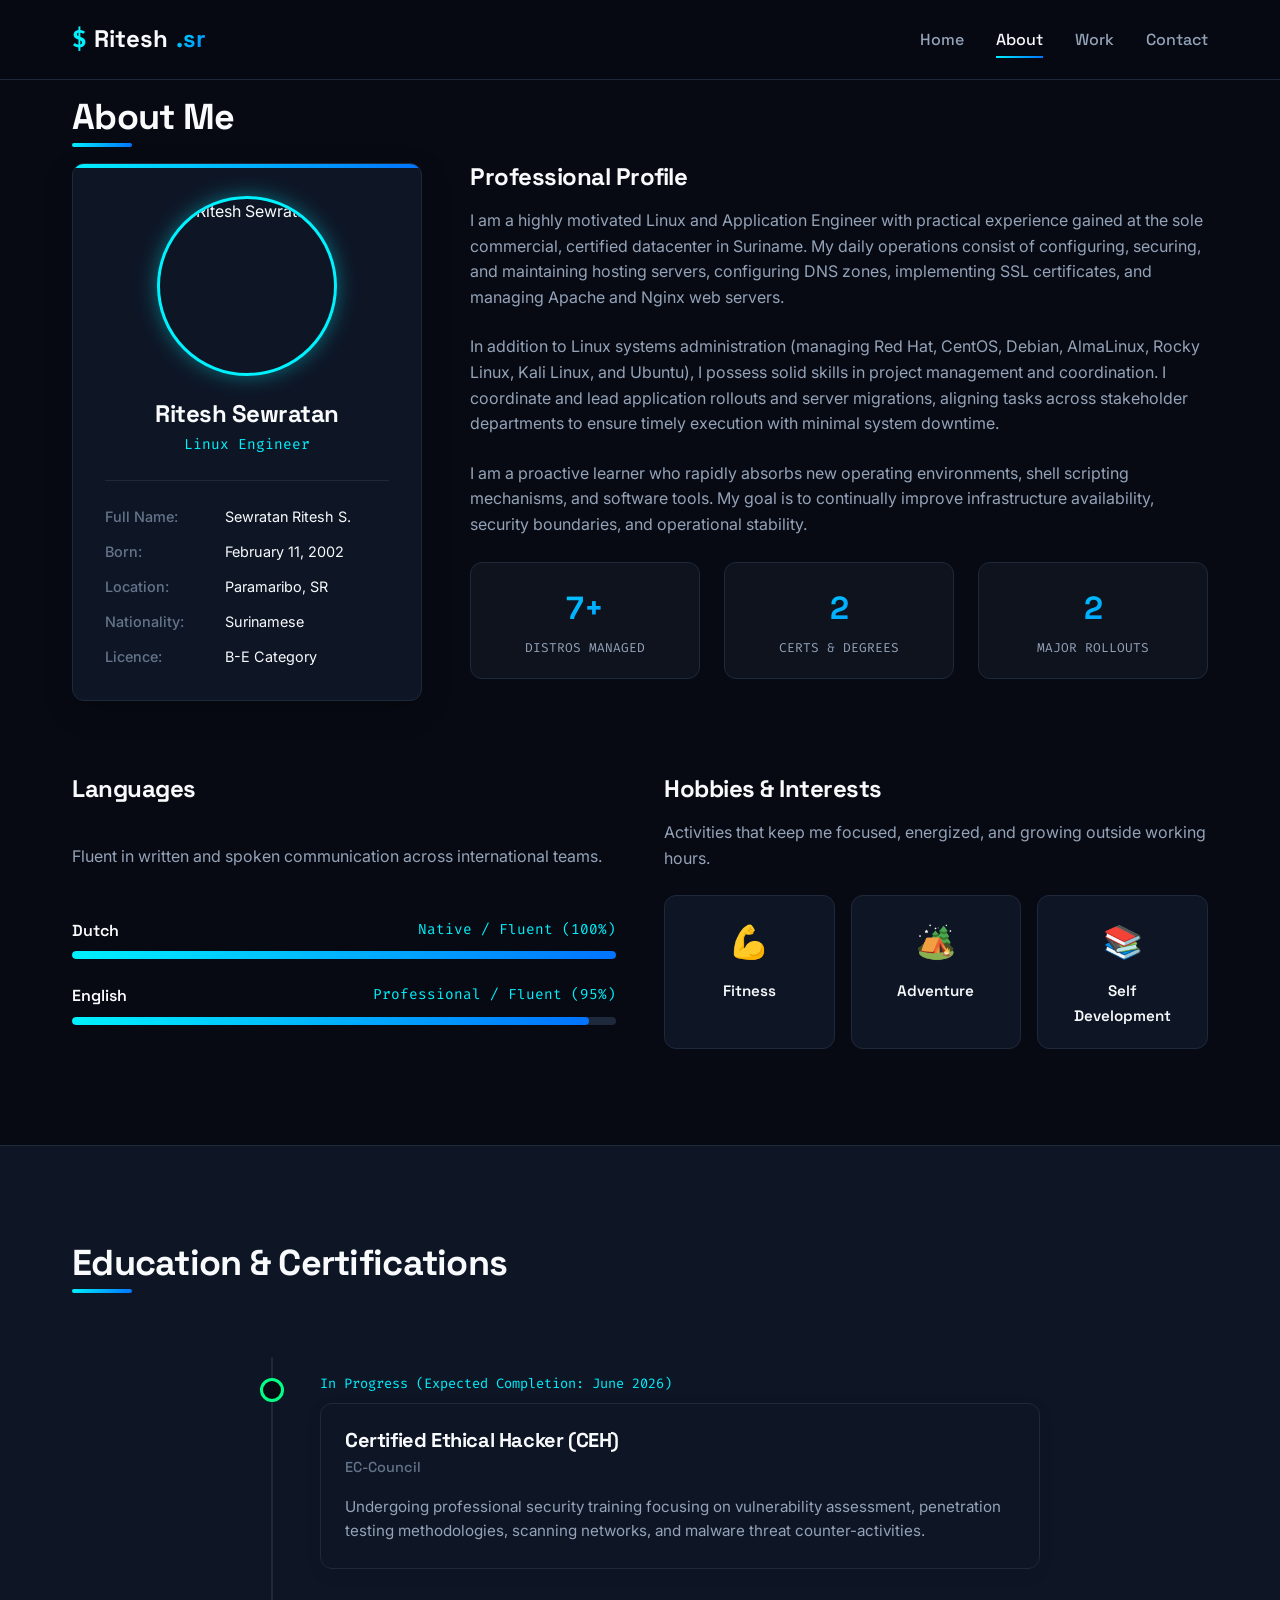
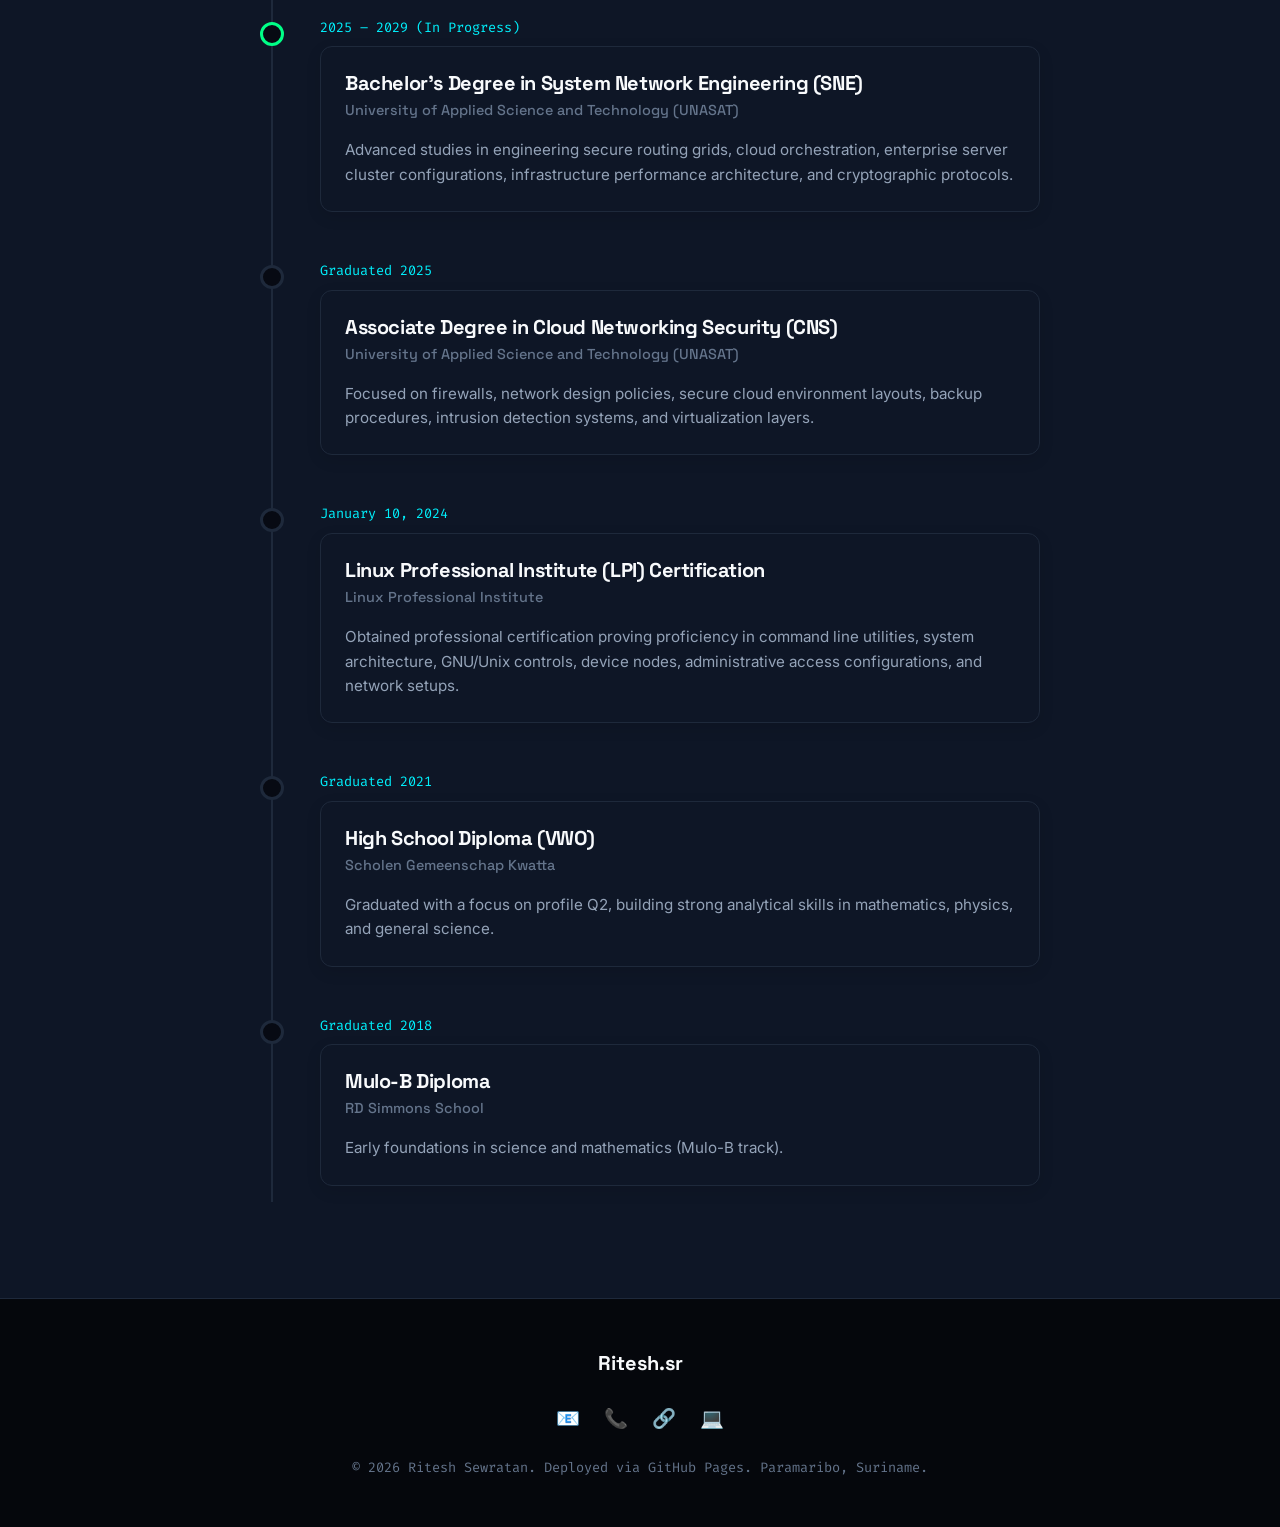
==== about.html @ e4416cd2 "Add files via upload" ====
<!DOCTYPE html>
<html lang="en">
<head>
  <meta charset="UTF-8">
  <meta name="viewport" content="width=device-width, initial-scale=1.0">
  <meta name="description" content="Learn more about Ritesh Sewratan, Linux & Application Engineer. Education timeline, certifications (LPI, CEH), academic background at UNASAT, and interests.">
  <title>About Me | Ritesh Sewratan</title>
  <link rel="stylesheet" href="./css/main.css">
  <link rel="stylesheet" href="./css/about.css">
  <script src="./js/main.js" defer></script>
  <script src="./js/about.js" defer></script>
</head>
<body>

  <!-- Global Header -->
  <header class="header" id="global-header">
    <div class="container">
      <a href="./index.html" class="logo" id="logo-link">Ritesh<span>.sr</span></a>
      <nav class="navbar" id="main-nav">
        <ul class="nav-links" id="nav-links-list">
          <li><a href="./index.html" class="nav-link" id="nav-home">Home</a></li>
          <li><a href="./about.html" class="nav-link active" id="nav-about">About</a></li>
          <li><a href="./work.html" class="nav-link" id="nav-work">Work</a></li>
          <li><a href="./contact.html" class="nav-link" id="nav-contact">Contact</a></li>
        </ul>
        <button class="mobile-toggle" aria-label="Toggle Menu" id="mobile-menu-btn">
          <span></span>
          <span></span>
          <span></span>
        </button>
      </nav>
    </div>
  </header>

  <!-- About Section -->
  <section class="section" id="about-intro">
    <div class="container">
      <h2 id="about-heading">About Me</h2>
      
      <div class="profile-section" id="profile-grid">
        <!-- Profile Card -->
        <div class="profile-card" id="profile-sidebar">
          <div class="profile-img-container" id="profile-img-frame">
            <img src="./img/profile-ritesh.png" alt="Ritesh Sewratan" id="profile-avatar">
          </div>
          <h3 id="profile-name">Ritesh Sewratan</h3>
          <div class="profile-title" id="profile-role">Linux Engineer</div>
          
          <ul class="profile-details-list" id="profile-details-list">
            <li class="profile-details-item">
              <span class="profile-details-label">Full Name:</span>
              <span class="profile-details-val">Sewratan Ritesh S.</span>
            </li>
            <li class="profile-details-item">
              <span class="profile-details-label">Born:</span>
              <span class="profile-details-val">February 11, 2002</span>
            </li>
            <li class="profile-details-item">
              <span class="profile-details-label">Location:</span>
              <span class="profile-details-val">Paramaribo, SR</span>
            </li>
            <li class="profile-details-item">
              <span class="profile-details-label">Nationality:</span>
              <span class="profile-details-val">Surinamese</span>
            </li>
            <li class="profile-details-item">
              <span class="profile-details-label">Licence:</span>
              <span class="profile-details-val">B-E Category</span>
            </li>
          </ul>
        </div>

        <!-- Biography and Stats -->
        <div class="profile-bio" id="profile-biography">
          <h3>Professional Profile</h3>
          <p>
            I am a highly motivated Linux and Application Engineer with practical experience gained at the sole commercial, certified datacenter in Suriname. My daily operations consist of configuring, securing, and maintaining hosting servers, configuring DNS zones, implementing SSL certificates, and managing Apache and Nginx web servers.
          </p>
          <p>
            In addition to Linux systems administration (managing Red Hat, CentOS, Debian, AlmaLinux, Rocky Linux, Kali Linux, and Ubuntu), I possess solid skills in project management and coordination. I coordinate and lead application rollouts and server migrations, aligning tasks across stakeholder departments to ensure timely execution with minimal system downtime.
          </p>
          <p>
            I am a proactive learner who rapidly absorbs new operating environments, shell scripting mechanisms, and software tools. My goal is to continually improve infrastructure availability, security boundaries, and operational stability.
          </p>

          <!-- Quick Metrics Grid -->
          <div class="bio-stats" id="bio-stats-grid">
            <div class="bio-stat-card" id="stat-linux">
              <div class="bio-stat-num">7+</div>
              <div class="bio-stat-label">Distros Managed</div>
            </div>
            <div class="bio-stat-card" id="stat-certs">
              <div class="bio-stat-num">2</div>
              <div class="bio-stat-label">Certs & Degrees</div>
            </div>
            <div class="bio-stat-card" id="stat-projects">
              <div class="bio-stat-num">2</div>
              <div class="bio-stat-label">Major Rollouts</div>
            </div>
          </div>
        </div>
      </div>

      <!-- Languages and Hobbies Row -->
      <div class="about-extra-grid" id="about-extracurricular">
        <!-- Languages column -->
        <div class="languages-container" id="languages-box">
          <h3>Languages</h3>
          <p>Fluent in written and spoken communication across international teams.</p>
          
          <div class="language-item" id="lang-dutch">
            <div class="language-info">
              <span class="language-name">Dutch</span>
              <span class="language-level">Native / Fluent (100%)</span>
            </div>
            <div class="progress-bar-bg">
              <div class="progress-bar-fill" data-width="100%" id="bar-dutch"></div>
            </div>
          </div>

          <div class="language-item" id="lang-english">
            <div class="language-info">
              <span class="language-name">English</span>
              <span class="language-level">Professional / Fluent (95%)</span>
            </div>
            <div class="progress-bar-bg">
              <div class="progress-bar-fill" data-width="95%" id="bar-english"></div>
            </div>
          </div>
        </div>

        <!-- Hobbies column -->
        <div id="hobbies-box">
          <h3>Hobbies & Interests</h3>
          <p>Activities that keep me focused, energized, and growing outside working hours.</p>
          <div class="hobbies-grid" id="hobbies-list">
            <div class="hobby-card" id="hobby-fitness">
              <span class="hobby-icon">💪</span>
              <div class="hobby-title">Fitness</div>
            </div>
            <div class="hobby-card" id="hobby-explore">
              <span class="hobby-icon">🏕️</span>
              <div class="hobby-title">Adventure</div>
            </div>
            <div class="hobby-card" id="hobby-growth">
              <span class="hobby-icon">📚</span>
              <div class="hobby-title">Self Development</div>
            </div>
          </div>
        </div>
      </div>
    </div>
  </section>

  <!-- Education Section -->
  <section class="section" id="education">
    <div class="container">
      <h2>Education & Certifications</h2>
      
      <div class="timeline-container" id="education-timeline">
        
        <!-- CEH Certification -->
        <div class="timeline-item fade-in-up" id="edu-ceh">
          <div class="timeline-dot in-progress"></div>
          <span class="timeline-date">In Progress (Expected Completion: June 2026)</span>
          <div class="timeline-content">
            <h3>Certified Ethical Hacker (CEH)</h3>
            <div class="timeline-subtitle">EC-Council</div>
            <p>Undergoing professional security training focusing on vulnerability assessment, penetration testing methodologies, scanning networks, and malware threat counter-activities.</p>
          </div>
        </div>

        <!-- UNASAT Bachelor -->
        <div class="timeline-item fade-in-up" id="edu-unasat-bachelor">
          <div class="timeline-dot in-progress"></div>
          <span class="timeline-date">2025 – 2029 (In Progress)</span>
          <div class="timeline-content">
            <h3>Bachelor's Degree in System Network Engineering (SNE)</h3>
            <div class="timeline-subtitle">University of Applied Science and Technology (UNASAT)</div>
            <p>Advanced studies in engineering secure routing grids, cloud orchestration, enterprise server cluster configurations, infrastructure performance architecture, and cryptographic protocols.</p>
          </div>
        </div>

        <!-- UNASAT Associate -->
        <div class="timeline-item fade-in-up" id="edu-unasat-associate">
          <div class="timeline-dot"></div>
          <span class="timeline-date">Graduated 2025</span>
          <div class="timeline-content">
            <h3>Associate Degree in Cloud Networking Security (CNS)</h3>
            <div class="timeline-subtitle">University of Applied Science and Technology (UNASAT)</div>
            <p>Focused on firewalls, network design policies, secure cloud environment layouts, backup procedures, intrusion detection systems, and virtualization layers.</p>
          </div>
        </div>

        <!-- LPI Certificate -->
        <div class="timeline-item fade-in-up" id="edu-lpi">
          <div class="timeline-dot"></div>
          <span class="timeline-date">January 10, 2024</span>
          <div class="timeline-content">
            <h3>Linux Professional Institute (LPI) Certification</h3>
            <div class="timeline-subtitle">Linux Professional Institute</div>
            <p>Obtained professional certification proving proficiency in command line utilities, system architecture, GNU/Unix controls, device nodes, administrative access configurations, and network setups.</p>
          </div>
        </div>

        <!-- SG Kwatta VWO -->
        <div class="timeline-item fade-in-up" id="edu-vwo">
          <div class="timeline-dot"></div>
          <span class="timeline-date">Graduated 2021</span>
          <div class="timeline-content">
            <h3>High School Diploma (VWO)</h3>
            <div class="timeline-subtitle">Scholen Gemeenschap Kwatta</div>
            <p>Graduated with a focus on profile Q2, building strong analytical skills in mathematics, physics, and general science.</p>
          </div>
        </div>

        <!-- RD Simmons Mulo-B -->
        <div class="timeline-item fade-in-up" id="edu-mulo">
          <div class="timeline-dot"></div>
          <span class="timeline-date">Graduated 2018</span>
          <div class="timeline-content">
            <h3>Mulo-B Diploma</h3>
            <div class="timeline-subtitle">RD Simmons School</div>
            <p>Early foundations in science and mathematics (Mulo-B track).</p>
          </div>
        </div>

      </div>
    </div>
  </section>

  <!-- Global Footer -->
  <footer class="footer" id="global-footer">
    <div class="container footer-content">
      <div class="footer-logo" id="footer-logo-brand">Ritesh<span>.sr</span></div>
      <div class="footer-socials" id="footer-socials-list">
        <a href="mailto:sewratanritesh6@gmail.com" class="footer-social-link" title="Email" id="footer-email-link">📧</a>
        <a href="tel:+5978805892" class="footer-social-link" title="Phone" id="footer-phone-link">📞</a>
        <a href="#" class="footer-social-link" title="LinkedIn" id="footer-linkedin-link">🔗</a>
        <a href="#" class="footer-social-link" title="GitHub" id="footer-github-link">💻</a>
      </div>
      <div class="footer-copy" id="footer-copyright-text">
        &copy; 2026 Ritesh Sewratan. Deployed via GitHub Pages. Paramaribo, Suriname.
      </div>
    </div>
  </footer>

</body>
</html>
---- css/main.css ----
@import url('https://fonts.googleapis.com/css2?family=Fira+Code:wght@400;500;600;700&family=Inter:wght@300;400;500;600;700&family=Space+Grotesk:wght@400;500;600;700&display=swap');

:root {
  /* Color Palette */
  --bg-dark: #070a13;
  --bg-card: #0e1626;
  --bg-terminal: #05070c;
  --border-color: #1e293b;
  --border-glow: rgba(0, 242, 254, 0.15);
  
  --text-primary: #f8fafc;
  --text-secondary: #94a3b8;
  --text-muted: #64748b;
  
  --primary: #00f2fe;
  --primary-glow: rgba(0, 242, 254, 0.4);
  --secondary: #0072ff;
  --secondary-glow: rgba(0, 114, 255, 0.4);
  --accent-green: #00ff87;
  --accent-green-glow: rgba(0, 255, 135, 0.3);
  
  --gradient-cyber: linear-gradient(135deg, var(--primary) 0%, var(--secondary) 100%);
  --gradient-dark: linear-gradient(180deg, #0e1626 0%, #070a13 100%);
  
  /* Fonts */
  --font-sans: 'Inter', -apple-system, BlinkMacSystemFont, "Segoe UI", Roboto, sans-serif;
  --font-heading: 'Space Grotesk', var(--font-sans);
  --font-mono: 'Fira Code', monospace;
  
  /* Layout */
  --container-width: 1200px;
  --header-height: 80px;
  --border-radius: 12px;
  --transition-smooth: all 0.3s cubic-bezier(0.4, 0, 0.2, 1);
}

/* Base Reset */
*, *::before, *::after {
  box-sizing: border-box;
  margin: 0;
  padding: 0;
}

html {
  scroll-behavior: smooth;
  font-size: 16px;
}

body {
  background-color: var(--bg-dark);
  color: var(--text-primary);
  font-family: var(--font-sans);
  line-height: 1.6;
  overflow-x: hidden;
}

/* Scrollbar Customization */
::-webkit-scrollbar {
  width: 8px;
  height: 8px;
}

::-webkit-scrollbar-track {
  background: var(--bg-dark);
}

::-webkit-scrollbar-thumb {
  background: var(--border-color);
  border-radius: 4px;
}

::-webkit-scrollbar-thumb:hover {
  background: var(--primary);
}

/* Typography */
h1, h2, h3, h4, h5, h6 {
  font-family: var(--font-heading);
  font-weight: 700;
  line-height: 1.2;
  letter-spacing: -0.02em;
}

h1 {
  font-size: 3rem;
  margin-bottom: 1rem;
}

h2 {
  font-size: 2.25rem;
  margin-bottom: 1.5rem;
  position: relative;
  display: inline-block;
}

h2::after {
  content: '';
  position: absolute;
  left: 0;
  bottom: -8px;
  width: 60px;
  height: 4px;
  background: var(--gradient-cyber);
  border-radius: 2px;
}

h3 {
  font-size: 1.5rem;
  margin-bottom: 1rem;
}

p {
  color: var(--text-secondary);
  margin-bottom: 1.5rem;
}

a {
  color: var(--primary);
  text-decoration: none;
  transition: var(--transition-smooth);
}

a:hover {
  color: var(--text-primary);
}

ul {
  list-style: none;
}

/* Layout Utilities */
.container {
  max-width: var(--container-width);
  margin: 0 auto;
  padding: 0 2rem;
  width: 100%;
}

.section {
  padding: 6rem 0;
}

.grid-2 {
  display: grid;
  grid-template-columns: repeat(2, 1fr);
  gap: 3rem;
  align-items: center;
}

/* Global Header styling */
.header {
  position: fixed;
  top: 0;
  left: 0;
  width: 100%;
  height: var(--header-height);
  background-color: rgba(7, 10, 19, 0.85);
  backdrop-filter: blur(12px);
  -webkit-backdrop-filter: blur(12px);
  border-bottom: 1px solid var(--border-color);
  z-index: 1000;
  display: flex;
  align-items: center;
  transition: var(--transition-smooth);
}

.header.scrolled {
  height: 70px;
  box-shadow: 0 10px 30px rgba(0, 0, 0, 0.3);
}

.header .container {
  display: flex;
  justify-content: space-between;
  align-items: center;
}

.logo {
  font-family: var(--font-heading);
  font-size: 1.5rem;
  font-weight: 700;
  color: var(--text-primary);
  display: flex;
  align-items: center;
  gap: 0.5rem;
}

.logo span {
  background: var(--gradient-cyber);
  -webkit-background-clip: text;
  -webkit-text-fill-color: transparent;
}

.logo::before {
  content: '$ ';
  font-family: var(--font-mono);
  color: var(--primary);
}

.navbar {
  display: flex;
  align-items: center;
  gap: 2rem;
}

.nav-links {
  display: flex;
  gap: 2rem;
}

.nav-link {
  font-family: var(--font-heading);
  font-weight: 500;
  color: var(--text-secondary);
  position: relative;
  padding: 0.5rem 0;
}

.nav-link::after {
  content: '';
  position: absolute;
  left: 0;
  bottom: 0;
  width: 0;
  height: 2px;
  background: var(--gradient-cyber);
  transition: var(--transition-smooth);
}

.nav-link:hover, .nav-link.active {
  color: var(--text-primary);
}

.nav-link.active::after {
  width: 100%;
}

/* Mobile Toggle Hamburger */
.mobile-toggle {
  display: none;
  background: none;
  border: none;
  cursor: pointer;
  width: 30px;
  height: 20px;
  position: relative;
  z-index: 1100;
}

.mobile-toggle span {
  display: block;
  width: 100%;
  height: 2px;
  background-color: var(--text-primary);
  position: absolute;
  transition: var(--transition-smooth);
}

.mobile-toggle span:nth-child(1) { top: 0; }
.mobile-toggle span:nth-child(2) { top: 9px; }
.mobile-toggle span:nth-child(3) { top: 18px; }

.mobile-toggle.open span:nth-child(1) {
  transform: translateY(9px) rotate(45deg);
  background-color: var(--primary);
}

.mobile-toggle.open span:nth-child(2) {
  opacity: 0;
}

.mobile-toggle.open span:nth-child(3) {
  transform: translateY(-9px) rotate(-45deg);
  background-color: var(--primary);
}

/* Button UI */
.btn {
  display: inline-flex;
  align-items: center;
  justify-content: center;
  padding: 0.75rem 1.75rem;
  font-family: var(--font-heading);
  font-weight: 600;
  border-radius: var(--border-radius);
  transition: var(--transition-smooth);
  cursor: pointer;
  gap: 0.5rem;
  border: none;
}

.btn-primary {
  background: var(--gradient-cyber);
  color: #000;
  box-shadow: 0 4px 15px var(--primary-glow);
}

.btn-primary:hover {
  transform: translateY(-2px);
  box-shadow: 0 6px 20px var(--primary-glow), 0 0 10px rgba(0, 242, 254, 0.6);
  color: #000;
}

.btn-secondary {
  background: transparent;
  color: var(--text-primary);
  border: 1px solid var(--border-color);
}

.btn-secondary:hover {
  border-color: var(--primary);
  background: rgba(0, 242, 254, 0.05);
  box-shadow: 0 0 15px var(--border-glow);
}

.btn-accent {
  background: transparent;
  color: var(--accent-green);
  border: 1px solid var(--accent-green);
}

.btn-accent:hover {
  background: rgba(0, 255, 135, 0.1);
  box-shadow: 0 0 15px var(--accent-green-glow);
}

/* Badge list */
.badge-list {
  display: flex;
  flex-wrap: wrap;
  gap: 0.75rem;
  margin-top: 1rem;
}

.badge {
  font-family: var(--font-mono);
  font-size: 0.8rem;
  padding: 0.25rem 0.75rem;
  background-color: rgba(30, 41, 59, 0.5);
  border: 1px solid var(--border-color);
  color: var(--text-secondary);
  border-radius: 50px;
  display: inline-flex;
  align-items: center;
  gap: 0.4rem;
  transition: var(--transition-smooth);
}

.badge:hover {
  border-color: var(--primary);
  color: var(--text-primary);
  background-color: rgba(0, 242, 254, 0.05);
}

.badge.linux { border-color: #ff9900; color: #ff9900; }
.badge.security { border-color: #e53e3e; color: #e53e3e; }
.badge.cloud { border-color: #3182ce; color: #3182ce; }
.badge.networking { border-color: #319795; color: #319795; }
.badge.automation { border-color: #805ad5; color: #805ad5; }

/* Global Footer styling */
.footer {
  background-color: var(--bg-terminal);
  border-top: 1px solid var(--border-color);
  padding: 3rem 0;
  text-align: center;
}

.footer-content {
  display: flex;
  flex-direction: column;
  align-items: center;
  gap: 1.5rem;
}

.footer-logo {
  font-family: var(--font-heading);
  font-size: 1.25rem;
  font-weight: 700;
  color: var(--text-primary);
}

.footer-socials {
  display: flex;
  gap: 1.5rem;
}

.footer-social-link {
  color: var(--text-muted);
  font-size: 1.2rem;
  transition: var(--transition-smooth);
}

.footer-social-link:hover {
  color: var(--primary);
  transform: translateY(-2px);
}

.footer-copy {
  color: var(--text-muted);
  font-size: 0.85rem;
  font-family: var(--font-mono);
}

/* Animations helper classes */
.fade-in-up {
  opacity: 0;
  transform: translateY(20px);
  transition: opacity 0.6s ease-out, transform 0.6s ease-out;
}

.fade-in-up.active {
  opacity: 1;
  transform: translateY(0);
}

/* Media Queries for responsive design */
@media (max-width: 992px) {
  h1 { font-size: 2.5rem; }
  h2 { font-size: 2rem; }
  .grid-2 {
    grid-template-columns: 1fr;
    gap: 3rem;
  }
  .section {
    padding: 4rem 0;
  }
}

@media (max-width: 768px) {
  .mobile-toggle {
    display: block;
  }
  
  .nav-links {
    position: fixed;
    top: 0;
    right: -100%;
    width: 280px;
    height: 100vh;
    background-color: rgba(14, 22, 38, 0.98);
    border-left: 1px solid var(--border-color);
    box-shadow: -10px 0 30px rgba(0, 0, 0, 0.5);
    flex-direction: column;
    padding: 100px 2rem 2rem;
    transition: var(--transition-smooth);
    z-index: 1000;
  }
  
  .nav-links.open {
    right: 0;
  }
  
  .nav-link {
    font-size: 1.25rem;
    width: fit-content;
  }
}

@media (max-width: 480px) {
  h1 { font-size: 2rem; }
  h2 { font-size: 1.75rem; }
  .container {
    padding: 0 1.5rem;
  }
  .btn {
    width: 100%;
  }
}

/* Terminal Widget styles */
.cmd-term { color: var(--primary); font-weight: 600; font-family: var(--font-mono); }
.hl-term { color: var(--accent-green); font-weight: bold; font-family: var(--font-mono); }
.primary-term { color: var(--secondary); font-weight: 500; font-family: var(--font-mono); }
.err-term { color: #ef4444; font-weight: 600; font-family: var(--font-mono); }

.terminal-wrapper {
  background: var(--bg-terminal);
  border: 1px solid var(--border-color);
  border-radius: var(--border-radius);
  padding: 1.5rem;
  font-family: var(--font-mono);
  font-size: 0.85rem;
  box-shadow: 0 15px 45px rgba(0, 0, 0, 0.4);
  height: 380px;
  display: flex;
  flex-direction: column;
  position: relative;
  cursor: text;
}
.terminal-body {
  flex-grow: 1;
  overflow-y: auto;
  display: flex;
  flex-direction: column;
}
.terminal-hidden-input {
  position: absolute;
  left: -9999px;
  opacity: 0;
}
.terminal-input-prompt::before {
  content: 'guest@ritesh-sewratan:~$ ';
  color: var(--primary);
}

/* Home Competencies Section */
.highlight-section {
  background-color: var(--bg-card);
  border-top: 1px solid var(--border-color);
  border-bottom: 1px solid var(--border-color);
}
.competencies-intro {
  max-width: 600px;
  margin-bottom: 3rem;
}
.competencies-grid {
  display: grid;
  grid-template-columns: repeat(auto-fit, minmax(280px, 1fr));
  gap: 2rem;
}
.competency-card {
  background: var(--bg-dark);
  border: 1px solid var(--border-color);
  border-radius: var(--border-radius);
  padding: 2rem;
  transition: var(--transition-smooth);
}
.competency-card:hover {
  border-color: var(--primary);
  transform: translateY(-5px);
  box-shadow: 0 10px 25px rgba(0, 242, 254, 0.05);
}
.competency-icon {
  font-size: 2rem;
  margin-bottom: 1rem;
}
.competency-icon.linux { color: #ff9900; }
.competency-icon.network { color: var(--primary); }
.competency-icon.sec { color: var(--accent-green); }
.competency-text {
  font-size: 0.95rem;
  margin-bottom: 0;
}

/* Callout Section */
.callout-content {
  display: flex;
  flex-direction: column;
  align-items: center;
  text-align: center;
  gap: 2rem;
}
.callout-desc {
  max-width: 600px;
  margin-bottom: 0;
}
.callout-actions {
  display: flex;
  gap: 1rem;
  flex-wrap: wrap;
  justify-content: center;
  margin-top: 1rem;
}
---- css/about.css ----
/* About Page Specific Styles */

/* Profile Grid Section */
.profile-section {
  display: grid;
  grid-template-columns: 350px 1fr;
  gap: 3rem;
  align-items: start;
}

.profile-card {
  background: var(--bg-card);
  border: 1px solid var(--border-color);
  border-radius: var(--border-radius);
  padding: 2rem;
  text-align: center;
  position: relative;
  overflow: hidden;
  box-shadow: 0 10px 30px rgba(0, 0, 0, 0.2);
}

.profile-card::before {
  content: '';
  position: absolute;
  top: 0;
  left: 0;
  width: 100%;
  height: 4px;
  background: var(--gradient-cyber);
}

.profile-img-container {
  width: 180px;
  height: 180px;
  border-radius: 50%;
  margin: 0 auto 1.5rem;
  overflow: hidden;
  border: 3px solid var(--primary);
  box-shadow: 0 0 20px var(--primary-glow);
  position: relative;
}

.profile-img-container img {
  width: 100%;
  height: 100%;
  object-fit: cover;
}

.profile-card h3 {
  font-family: var(--font-heading);
  font-size: 1.5rem;
  margin-bottom: 0.25rem;
}

.profile-card .profile-title {
  color: var(--primary);
  font-family: var(--font-mono);
  font-size: 0.9rem;
  margin-bottom: 1.5rem;
}

.profile-details-list {
  text-align: left;
  display: flex;
  flex-direction: column;
  gap: 0.75rem;
  border-top: 1px solid var(--border-color);
  padding-top: 1.5rem;
}

.profile-details-item {
  display: flex;
  font-size: 0.9rem;
}

.profile-details-label {
  color: var(--text-muted);
  width: 120px;
  font-weight: 500;
}

.profile-details-val {
  color: var(--text-primary);
  font-weight: 400;
}

/* Bio Stats */
.bio-stats {
  display: grid;
  grid-template-columns: repeat(3, 1fr);
  gap: 1.5rem;
  margin-bottom: 2rem;
}

.bio-stat-card {
  background: rgba(30, 41, 59, 0.3);
  border: 1px solid var(--border-color);
  border-radius: var(--border-radius);
  padding: 1.25rem;
  text-align: center;
  transition: var(--transition-smooth);
}

.bio-stat-card:hover {
  border-color: var(--primary);
  background: rgba(0, 242, 254, 0.02);
  transform: translateY(-2px);
}

.bio-stat-num {
  font-family: var(--font-heading);
  font-size: 2rem;
  font-weight: 700;
  background: var(--gradient-cyber);
  -webkit-background-clip: text;
  -webkit-text-fill-color: transparent;
  margin-bottom: 0.25rem;
}

.bio-stat-label {
  font-size: 0.8rem;
  color: var(--text-secondary);
  font-family: var(--font-mono);
  text-transform: uppercase;
}

/* Languages and Hobbies Grid */
.about-extra-grid {
  display: grid;
  grid-template-columns: 1fr 1fr;
  gap: 3rem;
  margin-top: 4rem;
}

/* Languages bars */
.languages-container {
  display: flex;
  flex-direction: column;
  gap: 1.5rem;
}

.language-item {
  width: 100%;
}

.language-info {
  display: flex;
  justify-content: space-between;
  margin-bottom: 0.5rem;
}

.language-name {
  font-family: var(--font-heading);
  font-weight: 600;
  color: var(--text-primary);
}

.language-level {
  font-family: var(--font-mono);
  color: var(--primary);
  font-size: 0.9rem;
}

.progress-bar-bg {
  width: 100%;
  height: 8px;
  background: var(--border-color);
  border-radius: 4px;
  overflow: hidden;
  position: relative;
}

.progress-bar-fill {
  height: 100%;
  background: var(--gradient-cyber);
  border-radius: 4px;
  transition: width 1.5s cubic-bezier(0.1, 0.8, 0.3, 1);
  width: 0; /* Animated via JS */
}

/* Hobbies Cards */
.hobbies-grid {
  display: grid;
  grid-template-columns: repeat(3, 1fr);
  gap: 1rem;
}

.hobby-card {
  background: var(--bg-card);
  border: 1px solid var(--border-color);
  border-radius: var(--border-radius);
  padding: 1.25rem;
  text-align: center;
  transition: var(--transition-smooth);
}

.hobby-card:hover {
  border-color: var(--primary);
  transform: translateY(-5px);
  box-shadow: 0 10px 20px rgba(0, 242, 254, 0.05);
}

.hobby-icon {
  font-size: 2rem;
  margin-bottom: 0.75rem;
  display: inline-block;
  transition: var(--transition-smooth);
}

.hobby-card:hover .hobby-icon {
  transform: scale(1.2);
}

.hobby-title {
  font-family: var(--font-heading);
  font-size: 0.95rem;
  font-weight: 600;
  color: var(--text-primary);
}

/* Timeline component */
.timeline-container {
  position: relative;
  max-width: 800px;
  margin: 3rem auto 0;
  padding: 1rem 0;
}

.timeline-container::before {
  content: '';
  position: absolute;
  left: 31px;
  top: 0;
  width: 2px;
  height: 100%;
  background: var(--border-color);
}

.timeline-item {
  position: relative;
  margin-bottom: 3rem;
  padding-left: 80px;
}

.timeline-item:last-child {
  margin-bottom: 0;
}

.timeline-dot {
  position: absolute;
  left: 20px;
  top: 5px;
  width: 24px;
  height: 24px;
  border-radius: 50%;
  background: var(--bg-dark);
  border: 3px solid var(--border-color);
  transition: var(--transition-smooth);
  z-index: 2;
}

.timeline-item:hover .timeline-dot {
  border-color: var(--primary);
  box-shadow: 0 0 10px var(--primary);
  background: var(--primary);
}

.timeline-dot.in-progress {
  border-color: var(--accent-green);
  animation: pulse-green 2s infinite;
}

@keyframes pulse-green {
  0% { box-shadow: 0 0 0 0 rgba(0, 255, 135, 0.4); }
  70% { box-shadow: 0 0 0 8px rgba(0, 255, 135, 0); }
  100% { box-shadow: 0 0 0 0 rgba(0, 255, 135, 0); }
}

.timeline-date {
  font-family: var(--font-mono);
  font-size: 0.85rem;
  color: var(--primary);
  margin-bottom: 0.5rem;
  display: block;
}

.timeline-item:hover .timeline-date {
  color: var(--text-primary);
}

.timeline-content {
  background: var(--bg-card);
  border: 1px solid var(--border-color);
  border-radius: var(--border-radius);
  padding: 1.5rem;
  box-shadow: 0 5px 15px rgba(0, 0, 0, 0.1);
  transition: var(--transition-smooth);
}

.timeline-content:hover {
  border-color: var(--border-glow);
  box-shadow: 0 5px 25px rgba(0, 242, 254, 0.05);
  transform: translateX(5px);
}

.timeline-content h3 {
  font-size: 1.25rem;
  margin-bottom: 0.25rem;
}

.timeline-content .timeline-subtitle {
  color: var(--text-muted);
  font-size: 0.9rem;
  margin-bottom: 1rem;
  font-family: var(--font-heading);
  font-weight: 500;
}

.timeline-content p {
  font-size: 0.95rem;
  margin-bottom: 0;
}

/* Media Queries */
@media (max-width: 992px) {
  .profile-section {
    grid-template-columns: 1fr;
  }
  .profile-card {
    max-width: 500px;
    margin: 0 auto;
  }
  .about-extra-grid {
    grid-template-columns: 1fr;
    gap: 3rem;
  }
}

@media (max-width: 768px) {
  .timeline-container::before {
    left: 17px;
  }
  .timeline-dot {
    left: 6px;
  }
  .timeline-item {
    padding-left: 45px;
  }
}

@media (max-width: 480px) {
  .bio-stats {
    grid-template-columns: 1fr;
    gap: 1rem;
  }
  .hobbies-grid {
    grid-template-columns: 1fr;
    gap: 1rem;
  }
}

#education {
  background-color: var(--bg-card);
  border-top: 1px solid var(--border-color);
}
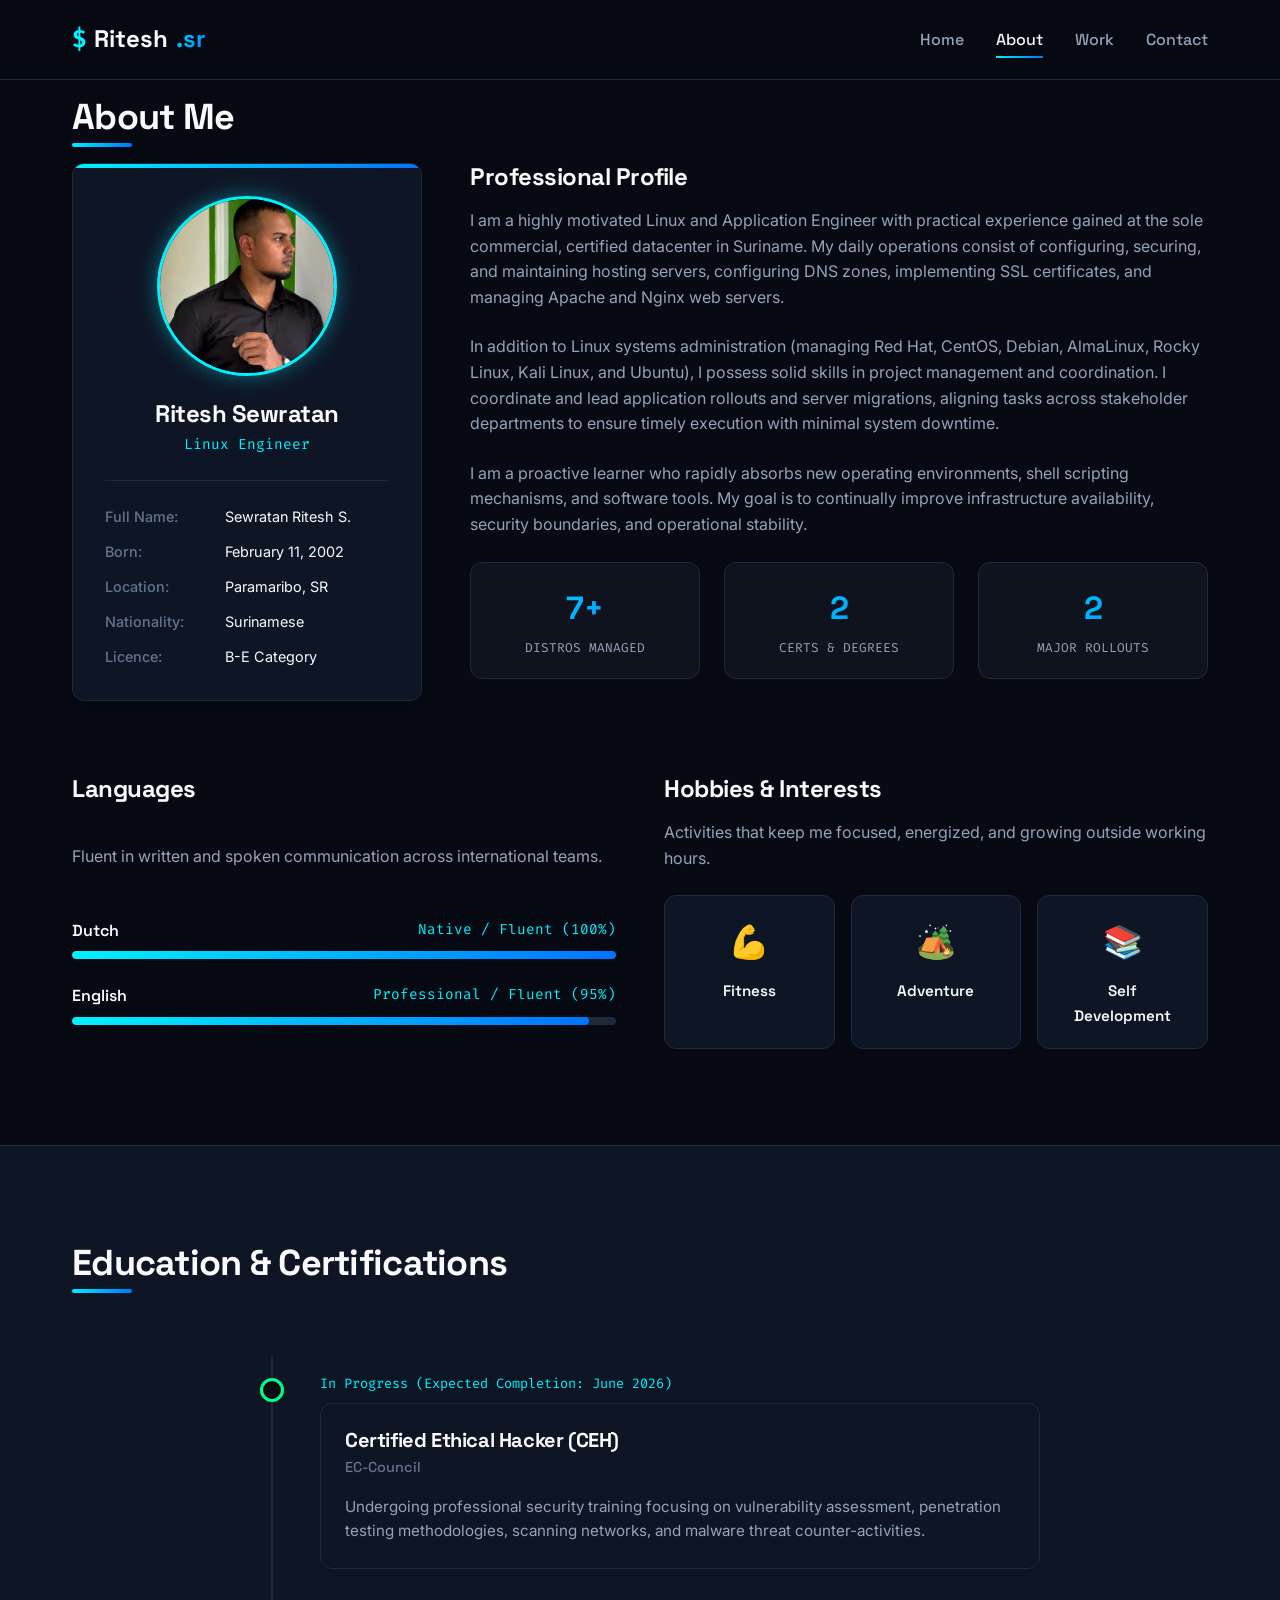
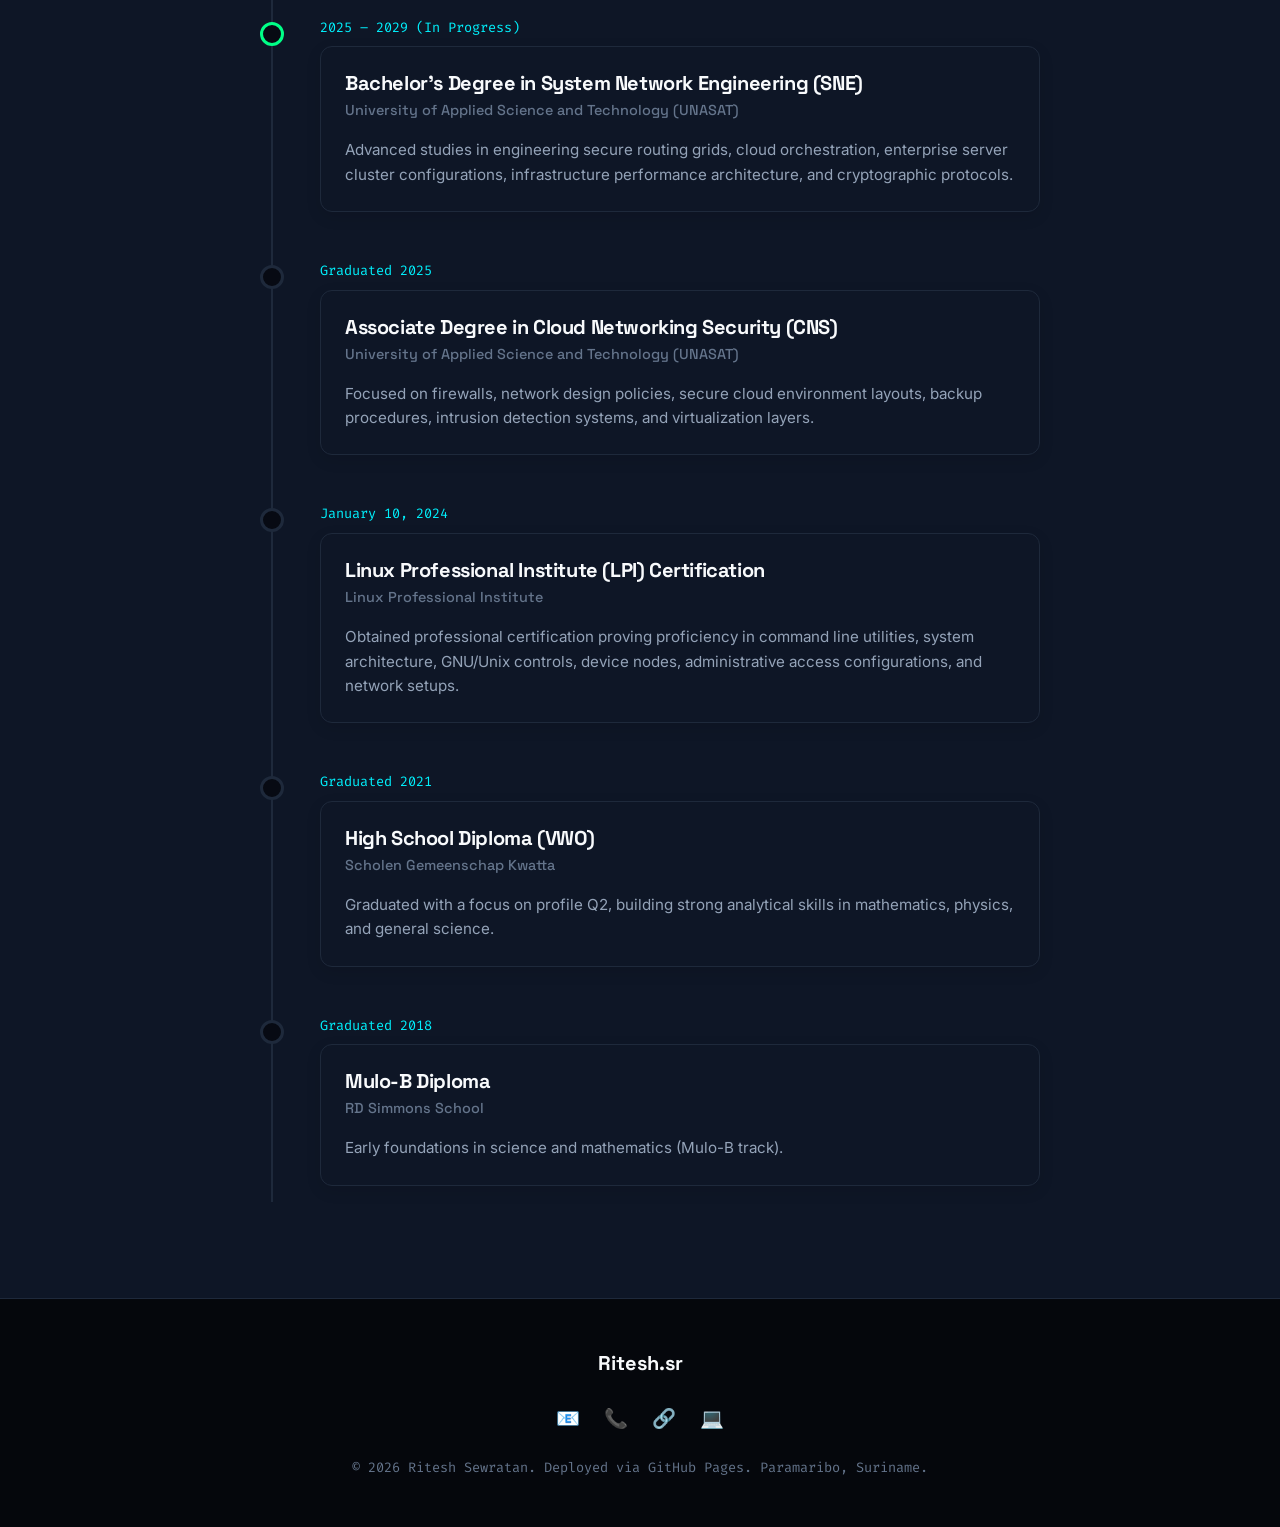
==== commit feb511bd: "Update about.html" ====
--- a/about.html
+++ b/about.html
@@ -41,7 +41,7 @@
         <!-- Profile Card -->
         <div class="profile-card" id="profile-sidebar">
           <div class="profile-img-container" id="profile-img-frame">
-            <img src="./img/profile-ritesh.png" alt="Ritesh Sewratan" id="profile-avatar">
+            <img src="./img/profile-ritesh.jpg" alt="Ritesh Sewratan" id="profile-avatar">
           </div>
           <h3 id="profile-name">Ritesh Sewratan</h3>
           <div class="profile-title" id="profile-role">Linux Engineer</div>
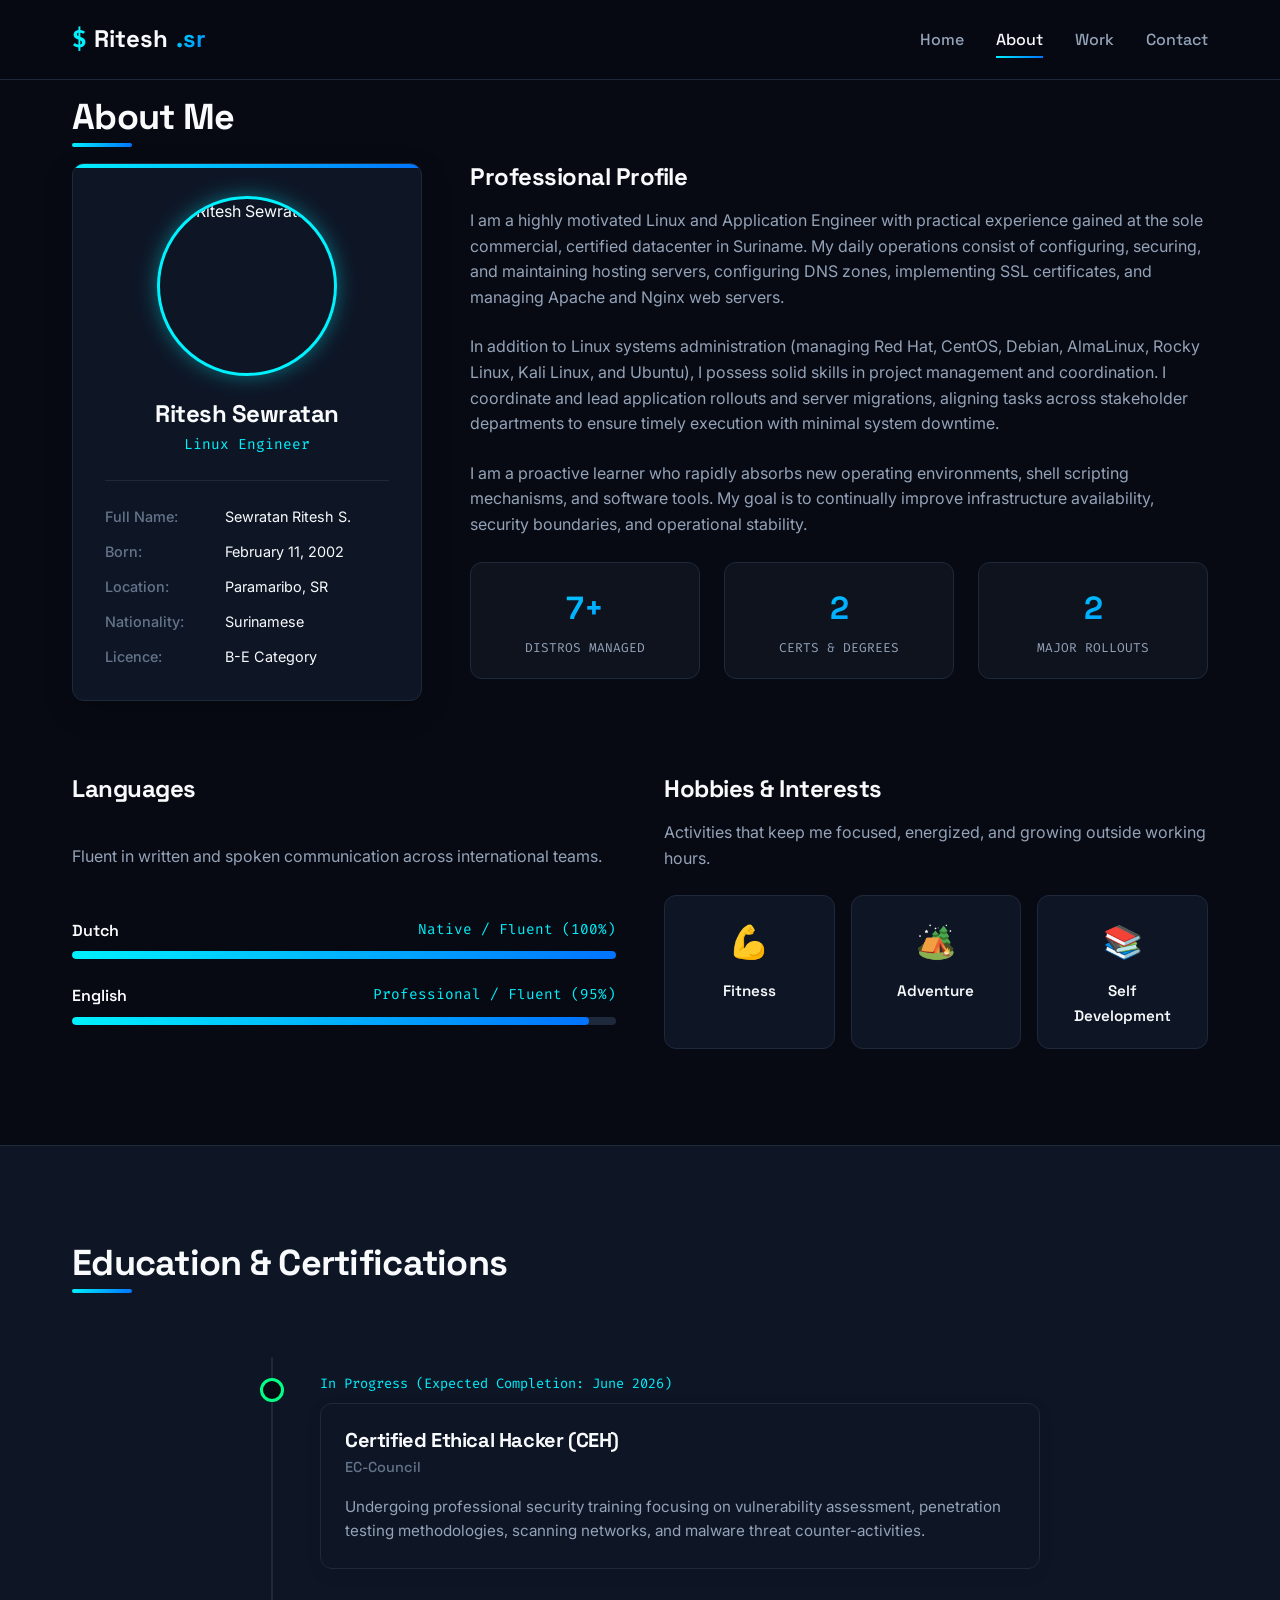
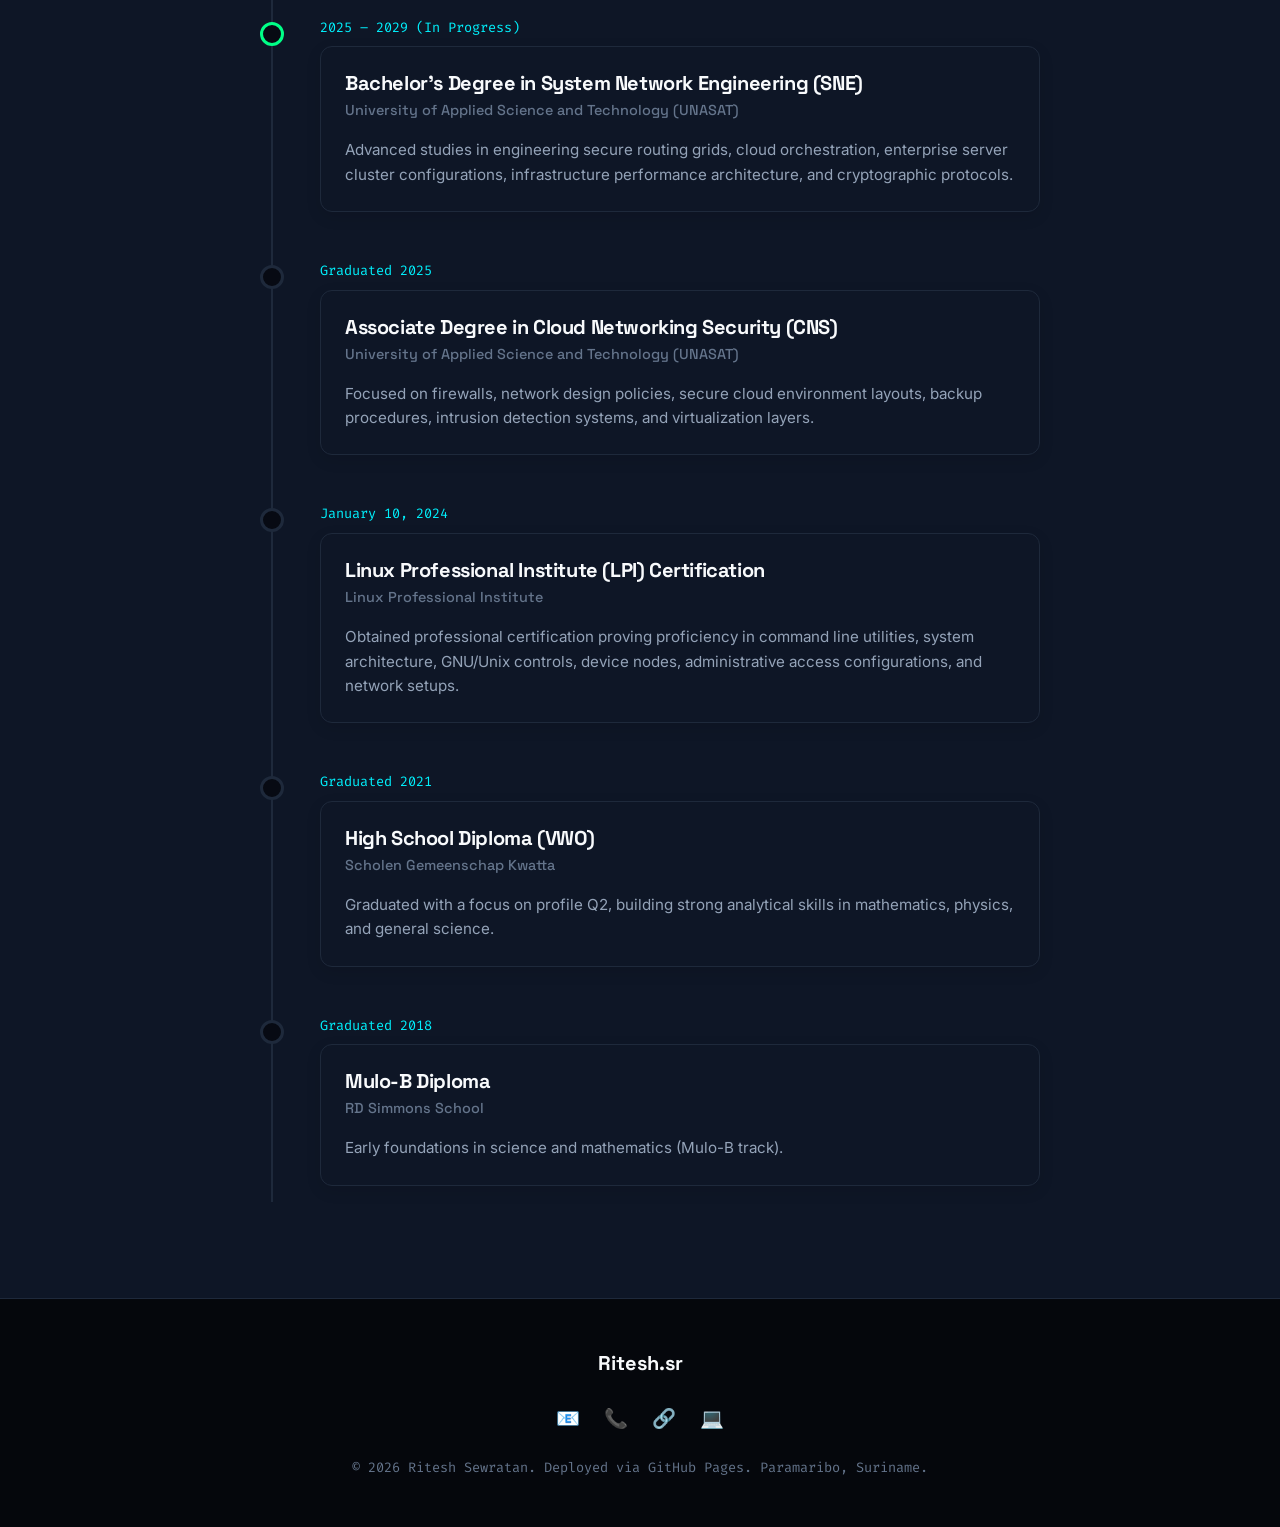
==== commit 5caf84b8: "Update about.html" ====
--- a/about.html
+++ b/about.html
@@ -41,7 +41,7 @@
         <!-- Profile Card -->
         <div class="profile-card" id="profile-sidebar">
           <div class="profile-img-container" id="profile-img-frame">
-            <img src="./img/profile-ritesh.jpg" alt="Ritesh Sewratan" id="profile-avatar">
+            <img src="./profile-ritesh.jpg" alt="Ritesh Sewratan" id="profile-avatar">
           </div>
           <h3 id="profile-name">Ritesh Sewratan</h3>
           <div class="profile-title" id="profile-role">Linux Engineer</div>
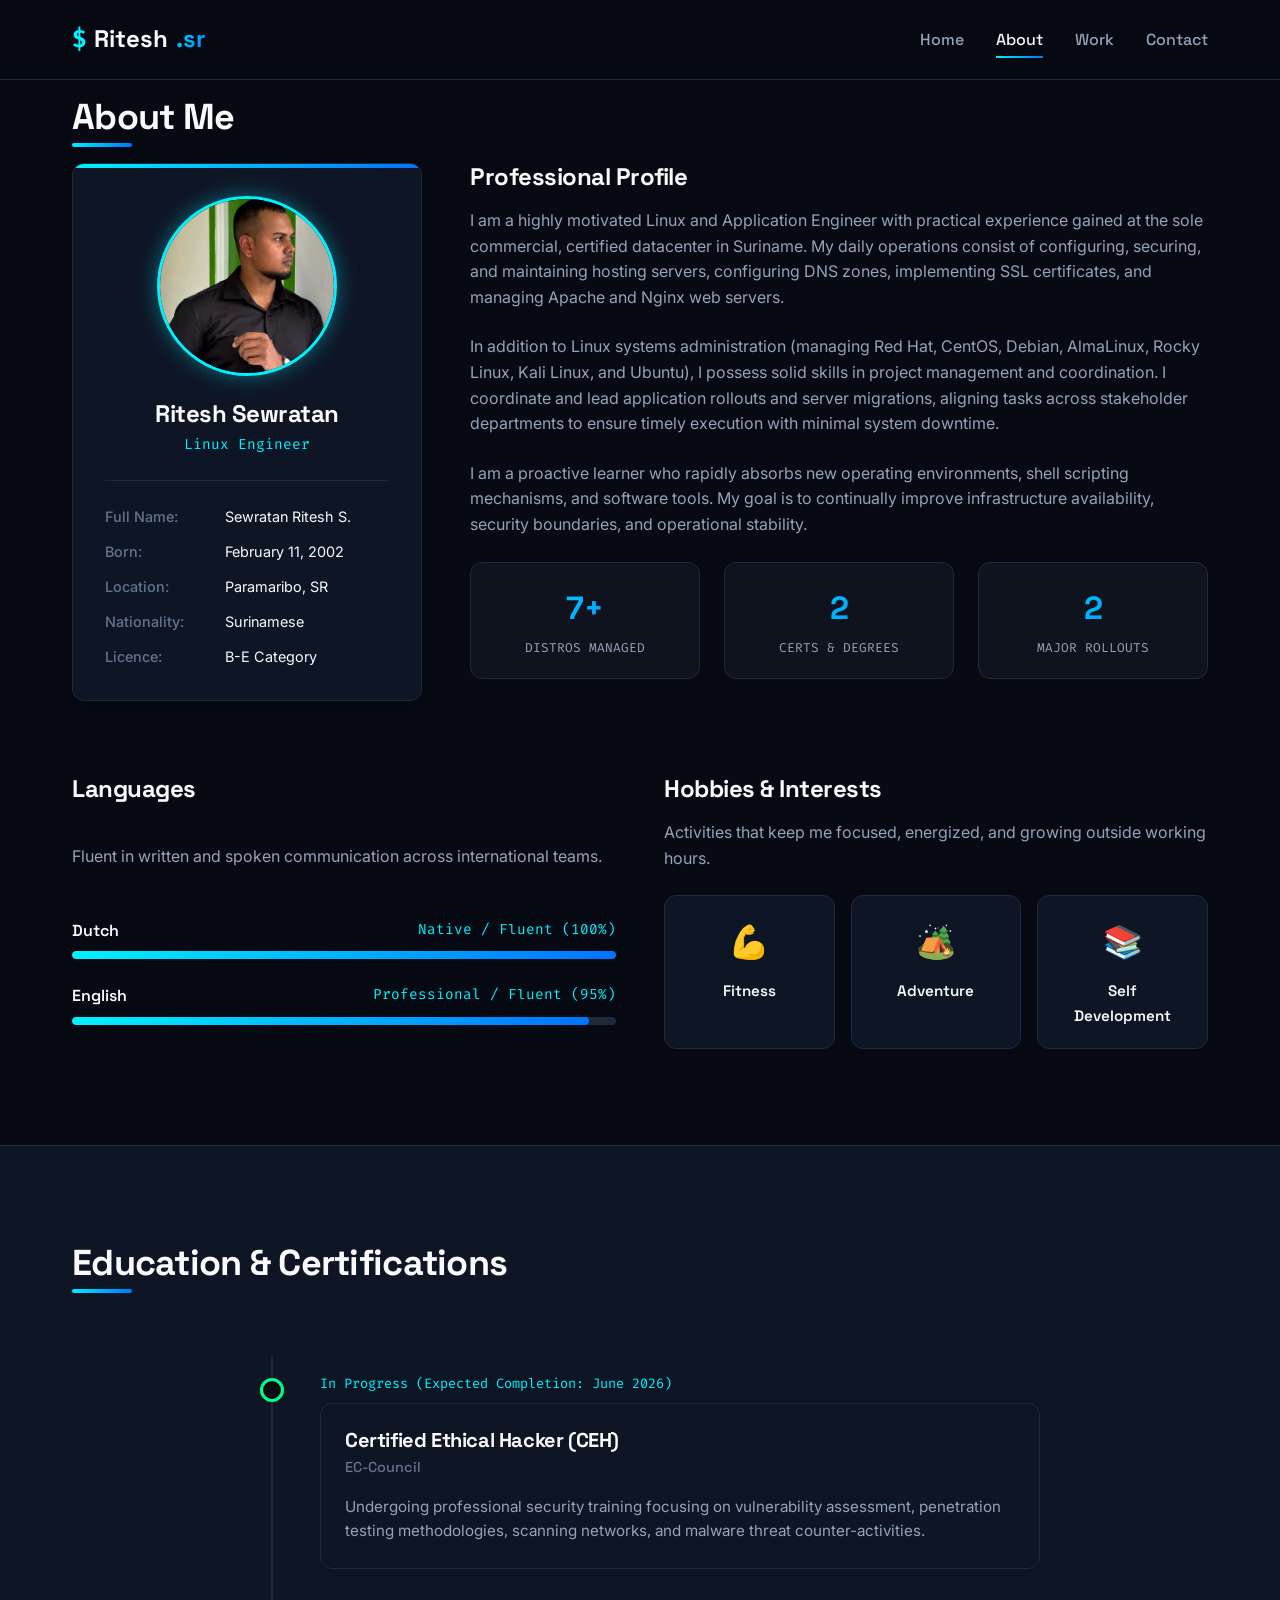
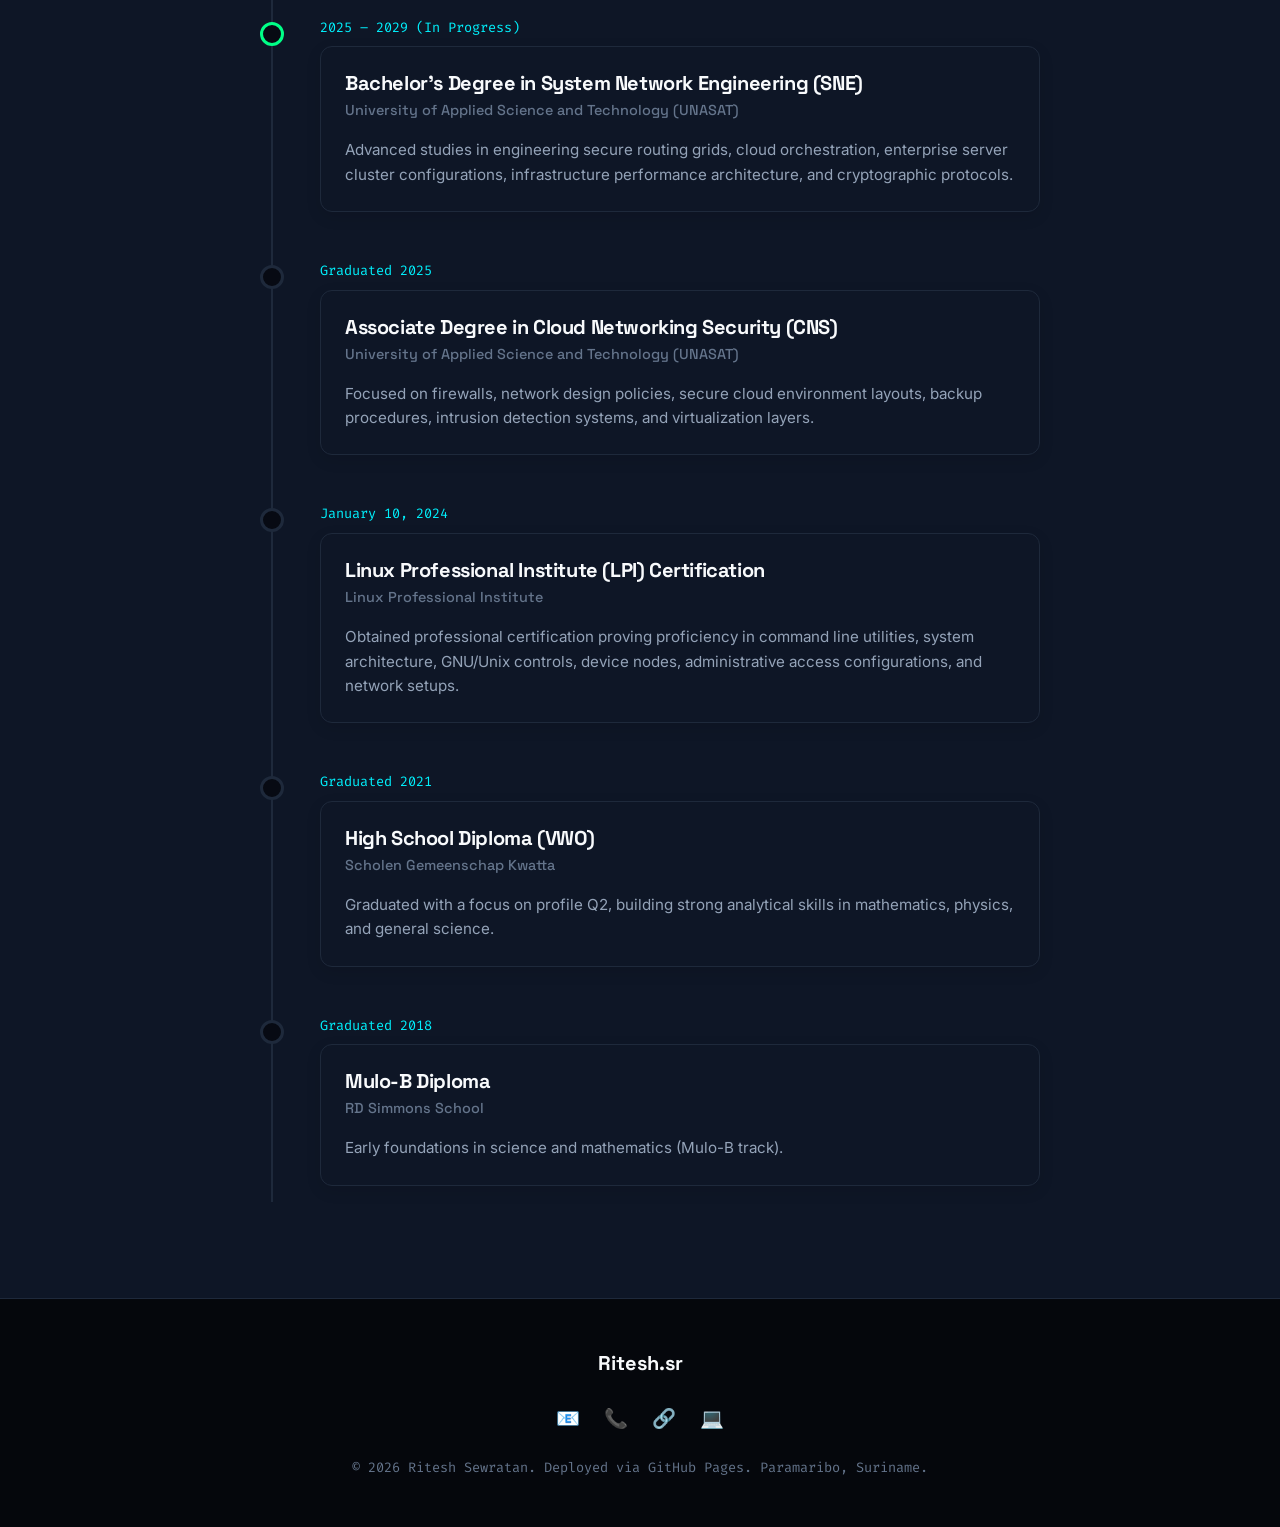
==== commit b2c0478f: "Update about.html" ====
--- a/about.html
+++ b/about.html
@@ -41,7 +41,7 @@
         <!-- Profile Card -->
         <div class="profile-card" id="profile-sidebar">
           <div class="profile-img-container" id="profile-img-frame">
-            <img src="./profile-ritesh.jpg" alt="Ritesh Sewratan" id="profile-avatar">
+            <img src="./img/profile-ritesh.jpg" alt="Ritesh Sewratan" id="profile-avatar">
           </div>
           <h3 id="profile-name">Ritesh Sewratan</h3>
           <div class="profile-title" id="profile-role">Linux Engineer</div>
